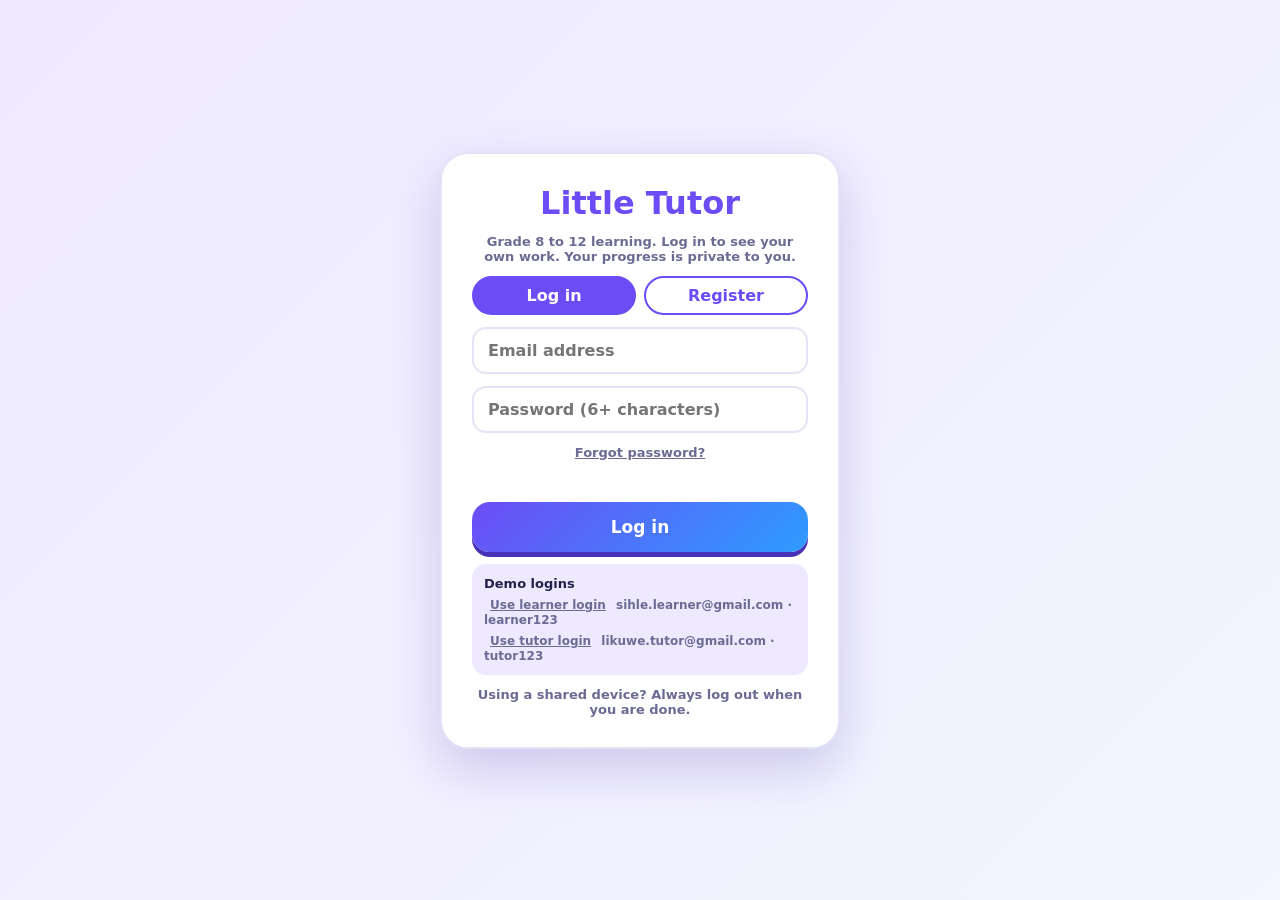
==== learn.html @ 3b23361f "Move files to root" ====
<!DOCTYPE html>
<html lang="en">
<head>
<meta charset="utf-8">
<meta name="viewport" content="width=device-width, initial-scale=1, viewport-fit=cover">
<title>Learn – Little Tutor</title>
<link rel="stylesheet" href="css/styles.css">
</head>
<body data-page="learn">

<div class="toast" id="toast"></div>

<header class="site-header">
  <div class="wrap topbar">
    <div class="logo">Little Tutor</div>
    <nav class="nav" aria-label="Main">
      <a href="index.html" data-page="home">Home</a>
      <a href="learn.html" data-page="learn">Learn</a>
      <a href="quiz.html" data-page="quiz">Quiz</a>
      <a href="rewards.html" data-page="rewards">Rewards</a>
    </nav>
    <div class="viewswitch" id="vswitch" hidden>
      <a href="index.html" data-vs="learner">Learner View</a>
      <a href="tutor.html" data-vs="tutor">Tutor View</a>
    </div>
    <div class="user">
      <div class="pill streak">Streak <span id="streakN">0</span></div>
      <div class="pill stars">Stars <span id="starCount">0</span></div>
      <div class="avatar" id="avatar">C</div>
      <button class="link" id="logout">Log out</button>
    </div>
  </div>
</header>

<main class="wrap">
  <h2 class="vt">What do you want to learn?</h2>
  <input class="inp" id="search" placeholder="Search a subject, e.g. Maths" autocomplete="off">
  <p class="note">Open a subject to see its homework, take its quiz or get tutored.</p>
  <div class="grid" id="subs"></div>
</main>

<footer class="wrap foot">Little Tutor · Grade 8 CAPS learner support</footer>

<script src="js/data.js"></script>
<script src="js/content/grade8.js"></script>
<script src="js/content/grade9.js"></script>
<script src="js/content/grade10.js"></script>
<script src="js/content/grade11.js"></script>
<script src="js/content/grade12.js"></script>
<script src="js/core.js"></script>
<script src="js/learn.js"></script>
</body>
</html>
---- css/styles.css ----
/* ===== Design tokens (light + dark) ===== */
:root{--bg:#f3f5ff;--card:#fff;--ink:#23224a;--mute:#6b6b93;--line:#e2e4f5;--purple:#6c4cf5;--orange:#ff9f1c;--green:#2ec27e;--blue:#2d9cff;--yellow:#ffd23f;--hero:#efe9ff;
box-sizing:border-box;padding-top:env(safe-area-inset-top,0px);padding-bottom:env(safe-area-inset-bottom,0px)}
@media (prefers-color-scheme:dark){:root:not([data-theme="light"]){--bg:#14132b;--card:#1f1e3d;--ink:#f1f0ff;--mute:#a9a8d0;--line:#35345e;--hero:#2b2860}}
:root[data-theme="dark"]{--bg:#14132b;--card:#1f1e3d;--ink:#f1f0ff;--mute:#a9a8d0;--line:#35345e;--hero:#2b2860}

/* ===== Base ===== */
*{box-sizing:border-box}
html{scroll-padding-top:env(safe-area-inset-top,0px)}
body{margin:0;background:var(--bg);color:var(--ink);font-family:"Nunito","Trebuchet MS","Segoe UI",system-ui,sans-serif;min-height:100vh;display:flex;flex-direction:column}
[hidden]{display:none!important}
.wrap{width:100%;max-width:1100px;margin:0 auto;padding:0 20px}
main{flex:1;padding-top:24px;padding-bottom:30px}
.foot{padding-top:16px;padding-bottom:24px;color:var(--mute);font-size:13px;font-weight:700;text-align:center}

/* ===== Header ===== */
.site-header{position:sticky;top:0;z-index:10;background:var(--card);border-bottom:2px solid var(--line)}
.topbar{display:flex;align-items:center;gap:20px;padding-top:12px;padding-bottom:12px;flex-wrap:wrap}
.logo{font-size:22px;font-weight:900;color:var(--purple)}
.nav{display:flex;gap:6px;flex:1}
.nav a{font-weight:800;color:var(--mute);padding:8px 16px;border-radius:99px;text-decoration:none;white-space:nowrap}
.nav a:hover{background:var(--hero)}
.nav .on{background:var(--hero);color:var(--purple)}
.user{display:flex;align-items:center;gap:10px}
.pill{border-radius:99px;padding:6px 12px;font-weight:900;font-size:14px;white-space:nowrap}
.streak{background:#fff0dc;color:#c25e00}.stars{background:#fff6c7;color:#9a7100}
@media (prefers-color-scheme:dark){:root:not([data-theme="light"]) .streak{background:#4a3318;color:#ffb866}:root:not([data-theme="light"]) .stars{background:#4a4318;color:#ffe27a}}
.avatar{width:40px;height:40px;border-radius:50%;background:linear-gradient(135deg,#ff5fa2,var(--orange));display:grid;place-items:center;font-size:18px;font-weight:900;color:#fff;flex:none}

/* ===== Layout helpers ===== */
.cols{display:grid;grid-template-columns:1.3fr 1fr;gap:20px;align-items:start}
.stack{display:flex;flex-direction:column;gap:16px}
.grid{display:grid;grid-template-columns:repeat(auto-fill,minmax(260px,1fr));gap:16px}
.vt{margin:0 0 14px;font-size:28px}
main>.inp{max-width:520px}
.note{font-size:13px;color:var(--mute);font-weight:700;margin-top:8px}

/* ===== Hero (home) ===== */
.hero{background:linear-gradient(135deg,var(--purple),var(--blue));color:#fff;border-radius:24px;padding:26px;display:flex;justify-content:space-between;align-items:center;gap:24px;flex-wrap:wrap;margin-bottom:20px}
.hero small{font-weight:700;opacity:.85}
.hero h1{margin:2px 0 4px;font-size:34px}
.hero p{margin:0;font-weight:700;opacity:.95}
.week{display:flex;gap:8px;min-width:280px;flex:0 1 380px}
.day{flex:1;text-align:center;font-size:12px;font-weight:800;color:rgba(255,255,255,.9)}
.day i{display:block;width:34px;height:34px;margin:4px auto 0;border-radius:50%;background:rgba(255,255,255,.28)}
.day.done i{background:var(--yellow)}
.day.today i{outline:3px solid #fff;outline-offset:2px}

/* ===== Cards, tasks, bars ===== */
.card{background:var(--card);border:2px solid var(--line);border-radius:22px;padding:18px}
.card h2{margin:0 0 12px;font-size:19px;display:flex;justify-content:space-between;align-items:center;gap:10px}
.card h2 span{font-size:13px;color:var(--mute);font-weight:800}
.task{display:flex;gap:12px;align-items:center;padding:12px;border-radius:14px;margin-bottom:10px;cursor:pointer;user-select:none;background:#e6f2ff;transition:transform .15s}
.task:hover{transform:translateX(3px)}
.task:last-child{margin-bottom:0}
.task[data-c="g"]{background:#e3f8ee}.task[data-c="p"]{background:#fde8f2}
@media (prefers-color-scheme:dark){:root:not([data-theme="light"]) .task{background:#1c3350}:root:not([data-theme="light"]) .task[data-c="g"]{background:#173a2d}:root:not([data-theme="light"]) .task[data-c="p"]{background:#40213a}}
.box{width:28px;height:28px;border-radius:9px;border:3px solid var(--purple);display:grid;place-items:center;color:#fff;font-weight:900;flex:none;background:var(--card)}
.task.done .box{background:var(--green);border-color:var(--green)}
.task.done .t{text-decoration:line-through;opacity:.6}
.task.done{cursor:default}.task.done:hover{transform:none}
.t b{display:block;font-size:15px}.t small{color:var(--mute);font-weight:700;font-size:13px}
.bar{height:18px;border-radius:99px;background:var(--line);overflow:hidden}
.bar div{height:100%;width:0;border-radius:99px;background:linear-gradient(90deg,var(--green),var(--yellow));transition:width .8s cubic-bezier(.2,.8,.2,1)}
.mrow{display:flex;justify-content:space-between;font-weight:800;font-size:14px;margin-bottom:6px}
.sub{cursor:pointer;transition:transform .15s,border-color .15s}
.sub:hover{transform:translateY(-3px);border-color:var(--purple)}
.sub small{display:block;color:var(--mute);font-weight:700;font-size:13px;margin-bottom:10px}

/* ===== Buttons and inputs ===== */
.tutor,.go{border:0;width:100%;cursor:pointer;font:inherit;font-weight:900;font-size:17px;color:#fff;padding:15px;border-radius:18px;background:linear-gradient(135deg,var(--purple),var(--blue));box-shadow:0 5px 0 #4a32b8}
.tutor:active,.go:active{transform:translateY(3px);box-shadow:0 2px 0 #4a32b8}
a.tutor,a.go{display:block;text-align:center;text-decoration:none}
.link{border:0;background:none;color:var(--mute);font:inherit;font-weight:800;text-decoration:underline;cursor:pointer}
.tab{border:2px solid var(--purple);background:var(--card);color:var(--purple);font:inherit;font-weight:800;padding:8px 16px;border-radius:99px;cursor:pointer}
.tab.on{background:var(--purple);color:#fff}
.inp{width:100%;font:inherit;font-weight:700;padding:12px 14px;border-radius:14px;border:2px solid var(--line);background:var(--card);color:var(--ink)}
.inp:focus{outline:none;border-color:var(--purple)}

/* ===== Quiz, rewards ===== */
#qbox{max-width:680px}
.big{font-size:34px;font-weight:900;text-align:center;margin:6px 0}
.badges{display:grid;grid-template-columns:repeat(auto-fill,minmax(130px,1fr));gap:12px}
.bd{border:2px solid var(--line);border-radius:16px;padding:16px 8px;text-align:center;font-weight:800;font-size:14px;opacity:.4}
.bd small{color:var(--mute);font-weight:700}.bd.on{opacity:1;border-color:var(--yellow)}

/* ===== Side panels (tutor + homework check) ===== */
.sheet{position:fixed;top:0;right:0;bottom:0;width:min(420px,100%);background:var(--card);border-left:3px solid var(--purple);padding:20px;padding-top:calc(20px + env(safe-area-inset-top,0px));transform:translateX(105%);transition:transform .3s;z-index:30;display:flex;flex-direction:column;gap:12px;box-shadow:-10px 0 40px rgba(60,40,160,.2)}
.sheet.open{transform:none}
.sheet h3{margin:0;display:flex;justify-content:space-between;align-items:center;gap:8px;font-size:17px}
.x{border:0;background:var(--line);color:var(--ink);height:32px;padding:0 14px;border-radius:99px;font:inherit;font-size:13px;font-weight:800;cursor:pointer}
.chat{overflow:auto;display:flex;flex-direction:column;gap:8px;flex:1}
.msg{padding:10px 14px;border-radius:16px;font-size:14px;font-weight:600;max-width:92%;line-height:1.45}
.bot{background:var(--hero);color:var(--ink);align-self:flex-start}.msg.me{background:var(--purple);color:#fff;align-self:flex-end}
.opts{display:flex;gap:8px;flex-wrap:wrap}
.opts button{border:2px solid var(--purple);background:var(--card);color:var(--purple);font:inherit;font-weight:800;border-radius:99px;padding:9px 16px;cursor:pointer}
.opts button:disabled{cursor:default}

/* ===== Toast ===== */
.toast{position:fixed;left:50%;top:84px;transform:translate(-50%,-30px);background:var(--yellow);color:#4a3a00;font-weight:900;padding:10px 20px;border-radius:99px;opacity:0;transition:.4s;z-index:40;pointer-events:none;white-space:nowrap}
.toast.show{opacity:1;transform:translate(-50%,0)}

/* ===== Login / Register page ===== */
.auth-page{align-items:center;justify-content:center;padding:20px;background:linear-gradient(135deg,var(--hero),var(--bg))}
.auth-card{width:100%;max-width:400px;background:var(--card);border:2px solid var(--line);border-radius:28px;padding:30px;display:flex;flex-direction:column;gap:12px;box-shadow:0 20px 50px rgba(60,40,160,.2)}
.auth-card h1{margin:0;font-size:32px;color:var(--purple);text-align:center}
.auth-card p{margin:0;text-align:center;color:var(--mute);font-weight:700;font-size:13px}
.auth-card input{width:100%;font:inherit;font-weight:700;padding:12px 14px;border-radius:14px;border:2px solid var(--line);background:var(--card);color:var(--ink)}
.auth-card input:focus{outline:none;border-color:var(--purple)}
.atabs{display:flex;gap:8px}.atabs .tab{flex:1}
.err{color:#e5383b;font-weight:800;font-size:13px;min-height:18px;text-align:center}

/* ===== Added for tutor features ===== */
.viewswitch{display:flex;background:var(--hero);border-radius:99px;padding:3px;gap:2px}
.viewswitch a{padding:6px 14px;border-radius:99px;font-weight:800;font-size:13px;color:var(--mute);text-decoration:none;white-space:nowrap}
.viewswitch a.on{background:var(--purple);color:#fff}
.hero .demo{display:inline-block;margin-top:8px;font-size:12px;font-weight:800;background:rgba(255,255,255,.22);padding:4px 12px;border-radius:99px}
.tmsg{background:var(--hero);border-radius:14px;padding:10px 12px;font-weight:700;font-size:14px;margin-bottom:8px}
.tmsg small{display:block;color:var(--mute);font-weight:700;font-size:12px}
.tmsg.remind{border:2px solid var(--orange)}
.auth-card select{width:100%;font:inherit;font-weight:700;padding:12px 14px;border-radius:14px;border:2px solid var(--line);background:var(--card);color:var(--ink)}
.demo-box{background:var(--hero);border-radius:14px;padding:12px;font-size:12px;font-weight:700;color:var(--mute);display:flex;flex-direction:column;gap:6px}
.demo-box b{color:var(--ink);font-size:13px}
.demo-box .link{font-size:12px}

/* ===== Small screens ===== */
@media (max-width:820px){
  .cols{grid-template-columns:1fr}
  .topbar{gap:10px}.nav{order:3;flex-basis:100%;overflow-x:auto}
  .user{margin-left:auto}
  .hero h1{font-size:28px}
}
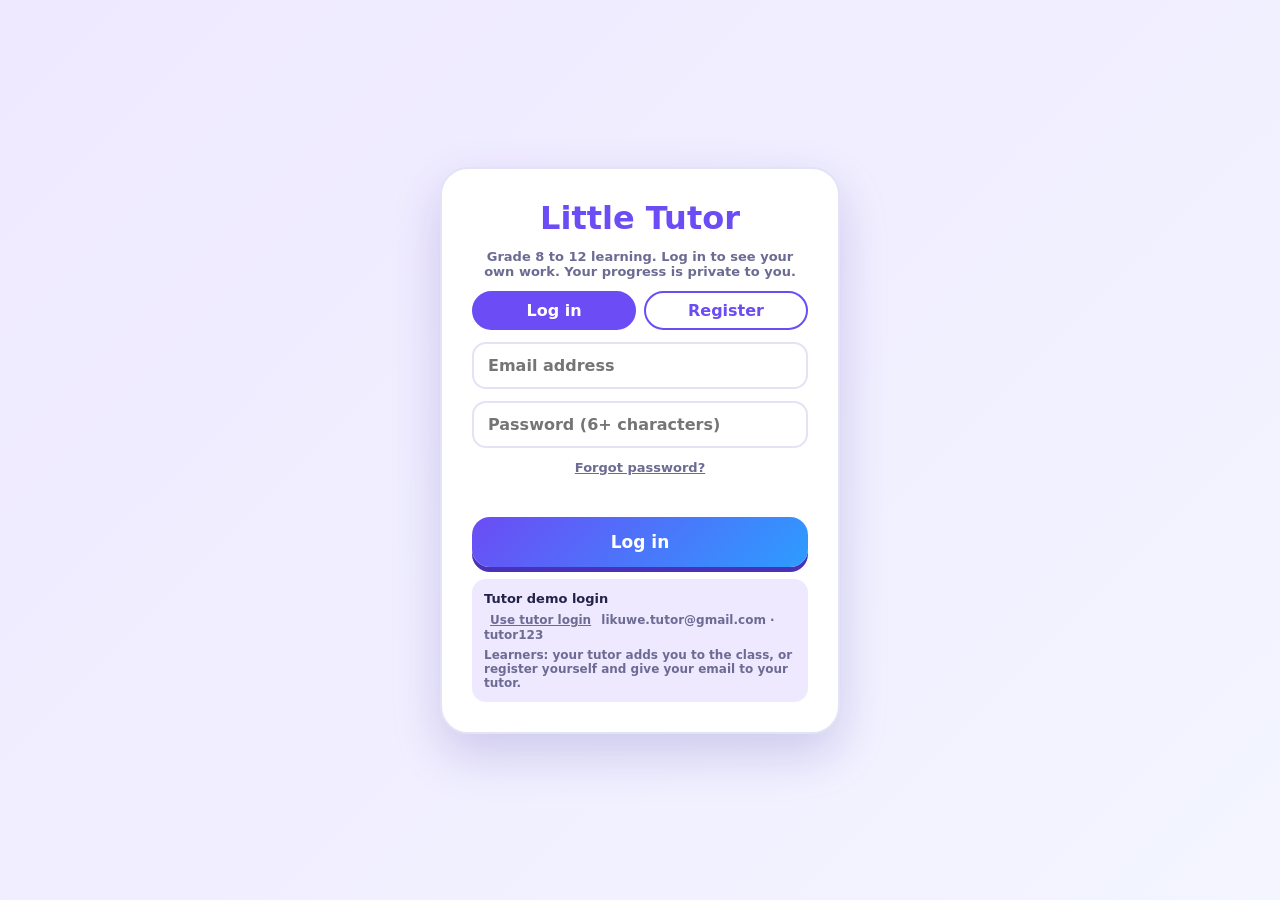
==== commit 749178bf: "Remove roles switch, tuotor can add thier own Leanrers, remove demo lerners, fix attendance and stru" ====
--- a/learn.html
+++ b/learn.html
@@ -19,10 +19,6 @@
       <a href="quiz.html" data-page="quiz">Quiz</a>
       <a href="rewards.html" data-page="rewards">Rewards</a>
     </nav>
-    <div class="viewswitch" id="vswitch" hidden>
-      <a href="index.html" data-vs="learner">Learner View</a>
-      <a href="tutor.html" data-vs="tutor">Tutor View</a>
-    </div>
     <div class="user">
       <div class="pill streak">Streak <span id="streakN">0</span></div>
       <div class="pill stars">Stars <span id="starCount">0</span></div>
--- a/css/styles.css
+++ b/css/styles.css
@@ -111,10 +111,6 @@
 .err{color:#e5383b;font-weight:800;font-size:13px;min-height:18px;text-align:center}
 
 /* ===== Added for tutor features ===== */
-.viewswitch{display:flex;background:var(--hero);border-radius:99px;padding:3px;gap:2px}
-.viewswitch a{padding:6px 14px;border-radius:99px;font-weight:800;font-size:13px;color:var(--mute);text-decoration:none;white-space:nowrap}
-.viewswitch a.on{background:var(--purple);color:#fff}
-.hero .demo{display:inline-block;margin-top:8px;font-size:12px;font-weight:800;background:rgba(255,255,255,.22);padding:4px 12px;border-radius:99px}
 .tmsg{background:var(--hero);border-radius:14px;padding:10px 12px;font-weight:700;font-size:14px;margin-bottom:8px}
 .tmsg small{display:block;color:var(--mute);font-weight:700;font-size:12px}
 .tmsg.remind{border:2px solid var(--orange)}
